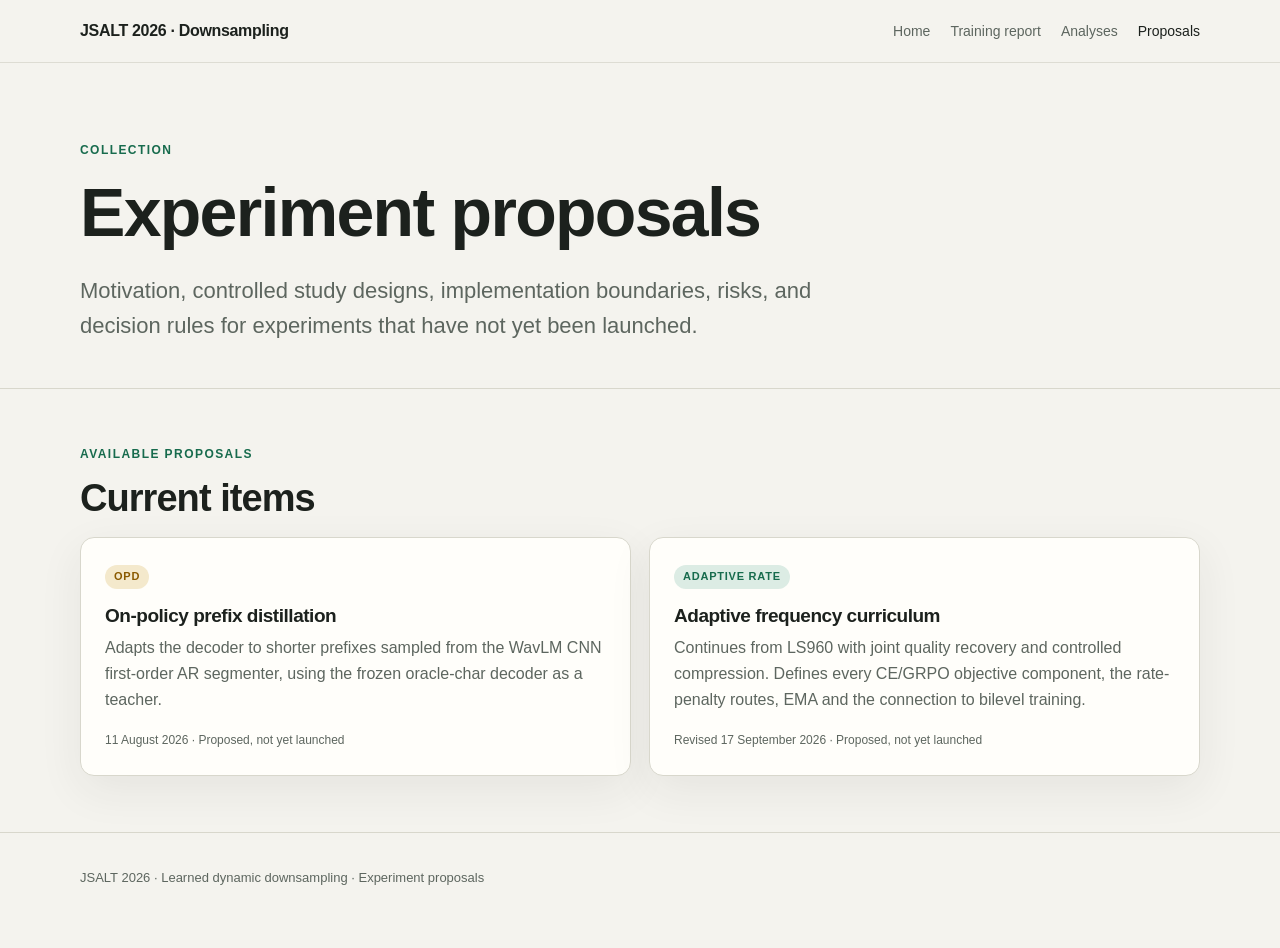
==== proposals/index.html @ bf5f576a "Clarify joint objective and keep segmenter trainable in recovery" ====
<!doctype html>
<html lang="en">
<head>
  <meta charset="utf-8">
  <meta name="viewport" content="width=device-width, initial-scale=1">
  <meta name="description" content="Experiment proposals for the JSALT 2026 learned speech downsampling project.">
  <title>Proposals · JSALT 2026</title>
  <link rel="stylesheet" href="../assets/site.css">
</head>
<body>
  <nav class="site-nav" aria-label="Primary navigation">
    <div class="nav-inner">
      <a class="brand" href="../index.html">JSALT 2026 · Downsampling</a>
      <div class="nav-links">
        <a href="../index.html">Home</a>
        <a href="../reports/segmenter-training.html">Training report</a>
        <a href="../research/">Analyses</a>
        <a href="./" aria-current="page">Proposals</a>
      </div>
    </div>
  </nav>

  <main>
    <header class="hero">
      <div class="container">
        <p class="eyebrow">Collection</p>
        <h1>Experiment proposals</h1>
        <p class="lede">Motivation, controlled study designs, implementation boundaries, risks, and decision rules for experiments that have not yet been launched.</p>
      </div>
    </header>

    <section class="section">
      <div class="container">
        <p class="eyebrow">Available proposals</p>
        <h2>Current items</h2>
        <div class="card-grid">
          <a class="card card-link" href="on-policy-prefix-distillation.html">
            <span class="tag amber">OPD</span>
            <h3>On-policy prefix distillation</h3>
            <p>Adapts the decoder to shorter prefixes sampled from the WavLM CNN first-order AR segmenter, using the frozen oracle-char decoder as a teacher.</p>
            <p class="item-meta">11 August 2026 · Proposed, not yet launched</p>
          </a>
          <a class="card card-link" href="adaptive-frequency-curriculum.html">
            <span class="tag green">Adaptive rate</span>
            <h3>Adaptive frequency curriculum</h3>
            <p>Continues from LS960 with joint quality recovery and controlled compression. Defines every CE/GRPO objective component, the rate-penalty routes, EMA and the connection to bilevel training.</p>
            <p class="item-meta">Revised 17 September 2026 · Proposed, not yet launched</p>
          </a>
        </div>
      </div>
    </section>
  </main>

  <footer class="site-footer">
    <div class="container">JSALT 2026 · Learned dynamic downsampling · Experiment proposals</div>
  </footer>
</body>
</html>
---- assets/site.css ----
:root {
  color-scheme: light;
  --bg: #f4f3ee;
  --surface: #fffefa;
  --surface-2: #ebe9df;
  --text: #1c211d;
  --muted: #5d665f;
  --border: #d8d7cc;
  --accent: #176b4d;
  --accent-soft: #dcece4;
  --blue: #245d91;
  --blue-soft: #dce9f5;
  --amber: #8a5a00;
  --amber-soft: #f4e9cc;
  --red: #934239;
  --red-soft: #f4dfdb;
  --shadow: 0 14px 45px rgba(42, 45, 39, 0.07);
}

@media (prefers-color-scheme: dark) {
  :root {
    color-scheme: dark;
    --bg: #121512;
    --surface: #191d1a;
    --surface-2: #242a25;
    --text: #edf1ed;
    --muted: #aab5ac;
    --border: #343c36;
    --accent: #6ac79e;
    --accent-soft: #183c2c;
    --blue: #81b8e8;
    --blue-soft: #1a3349;
    --amber: #edbd66;
    --amber-soft: #493817;
    --red: #e59489;
    --red-soft: #492824;
    --shadow: 0 14px 45px rgba(0, 0, 0, 0.2);
  }
}

* { box-sizing: border-box; }

html {
  scroll-behavior: smooth;
  scroll-padding-top: 84px;
}

body {
  margin: 0;
  background: var(--bg);
  color: var(--text);
  font: 16px/1.62 ui-sans-serif, -apple-system, BlinkMacSystemFont, "Segoe UI", sans-serif;
  -webkit-font-smoothing: antialiased;
}

a { color: var(--accent); }
a:hover { text-decoration-thickness: 2px; }

.site-nav {
  position: sticky;
  top: 0;
  z-index: 20;
  border-bottom: 1px solid color-mix(in srgb, var(--border) 80%, transparent);
  background: color-mix(in srgb, var(--bg) 88%, transparent);
  backdrop-filter: blur(14px);
}

.nav-inner {
  width: min(1120px, calc(100% - 40px));
  min-height: 62px;
  margin: auto;
  display: flex;
  align-items: center;
  gap: 24px;
}

.brand {
  margin-right: auto;
  color: var(--text);
  font-weight: 730;
  letter-spacing: -0.02em;
  text-decoration: none;
}

.nav-links { display: flex; gap: 20px; }
.nav-links a { color: var(--muted); font-size: 14px; text-decoration: none; }
.nav-links a:hover, .nav-links a[aria-current="page"] { color: var(--text); }

.container {
  width: min(1120px, calc(100% - 40px));
  margin: auto;
}

.hero {
  padding: 78px 0 44px;
  border-bottom: 1px solid var(--border);
}

.eyebrow {
  margin: 0 0 12px;
  color: var(--accent);
  font-size: 12px;
  font-weight: 760;
  letter-spacing: 0.12em;
  text-transform: uppercase;
}

h1, h2, h3 {
  line-height: 1.18;
  letter-spacing: -0.025em;
  text-wrap: balance;
}

h1 { max-width: 900px; margin: 0; font-size: clamp(36px, 6vw, 68px); }
h2 { margin: 0 0 16px; font-size: clamp(27px, 3vw, 38px); }
h3 { margin: 0 0 8px; font-size: 19px; }

.lede {
  max-width: 780px;
  margin: 20px 0 0;
  color: var(--muted);
  font-size: clamp(18px, 2vw, 22px);
}

.meta { margin-top: 22px; color: var(--muted); font-size: 13px; }

.button-row { display: flex; flex-wrap: wrap; gap: 10px; margin-top: 28px; }
.button {
  display: inline-flex;
  align-items: center;
  min-height: 42px;
  padding: 0 16px;
  border: 1px solid var(--border);
  border-radius: 9px;
  background: var(--surface);
  color: var(--text);
  font-size: 14px;
  font-weight: 680;
  text-decoration: none;
}
.button.primary { border-color: var(--accent); background: var(--accent); color: var(--bg); }

.section { padding: 56px 0; border-bottom: 1px solid var(--border); }
.section-intro { max-width: 760px; margin: -4px 0 24px; color: var(--muted); }

.card-grid { display: grid; grid-template-columns: repeat(2, 1fr); gap: 18px; }
.card-grid.three { grid-template-columns: repeat(3, 1fr); }
.card {
  min-width: 0;
  padding: 24px;
  border: 1px solid var(--border);
  border-radius: 14px;
  background: var(--surface);
  box-shadow: var(--shadow);
}
.card p { margin: 8px 0 0; color: var(--muted); }
.card .tag { margin-bottom: 16px; }
.card .item-meta { margin-top: 18px; font-size: 12px; }
.card-link { display: block; color: inherit; text-decoration: none; }
.card-link:hover { border-color: var(--accent); transform: translateY(-1px); }

.tag {
  display: inline-flex;
  padding: 3px 9px;
  border-radius: 999px;
  background: var(--surface-2);
  color: var(--muted);
  font-size: 11px;
  font-weight: 760;
  letter-spacing: 0.07em;
  text-transform: uppercase;
}
.tag.green { background: var(--accent-soft); color: var(--accent); }
.tag.blue { background: var(--blue-soft); color: var(--blue); }
.tag.amber { background: var(--amber-soft); color: var(--amber); }

.stat-grid { display: grid; grid-template-columns: repeat(4, 1fr); gap: 12px; }
.stat {
  padding: 19px;
  border: 1px solid var(--border);
  border-radius: 12px;
  background: var(--surface);
}
.stat strong { display: block; font-size: 25px; font-variant-numeric: tabular-nums; }
.stat span { display: block; margin-top: 4px; color: var(--muted); font-size: 13px; }

.callout {
  margin: 22px 0;
  padding: 18px 20px;
  border-left: 4px solid var(--accent);
  border-radius: 0 10px 10px 0;
  background: var(--accent-soft);
}
.callout.amber { border-color: var(--amber); background: var(--amber-soft); }
.callout.red { border-color: var(--red); background: var(--red-soft); }
.callout p { margin: 5px 0 0; }

.prose { max-width: 820px; }
.prose p { margin: 0 0 18px; }
.prose li + li { margin-top: 8px; }

.split { display: grid; grid-template-columns: 220px minmax(0, 820px); gap: 42px; align-items: start; }
.toc { position: sticky; top: 88px; padding: 16px; border-left: 2px solid var(--border); }
.toc strong { display: block; margin-bottom: 9px; font-size: 12px; letter-spacing: .08em; text-transform: uppercase; }
.toc a { display: block; padding: 4px 0; color: var(--muted); font-size: 13px; text-decoration: none; }
.toc a:hover { color: var(--text); }

.table-wrap { overflow-x: auto; margin: 22px 0; border: 1px solid var(--border); border-radius: 12px; }
table { width: 100%; border-collapse: collapse; background: var(--surface); font-size: 14px; }
caption { padding: 11px 14px; color: var(--muted); font-size: 13px; text-align: left; caption-side: bottom; }
th, td { padding: 12px 14px; border-bottom: 1px solid var(--border); text-align: left; vertical-align: top; }
tr:last-child td { border-bottom: 0; }
th { color: var(--muted); font-size: 11px; letter-spacing: .07em; text-transform: uppercase; }

.analysis-figure { margin: 28px 0; }
.analysis-figure img {
  display: block;
  width: 100%;
  height: auto;
  border: 1px solid var(--border);
  border-radius: 12px;
  background: white;
}
.analysis-figure figcaption { margin-top: 10px; color: var(--muted); font-size: 13px; }

.steps { list-style: none; margin: 24px 0; padding: 0; counter-reset: step; }
.steps li { position: relative; margin: 0 0 14px; padding: 18px 20px 18px 64px; border: 1px solid var(--border); border-radius: 12px; background: var(--surface); }
.steps li::before {
  counter-increment: step;
  content: counter(step);
  position: absolute;
  top: 17px;
  left: 18px;
  width: 28px;
  height: 28px;
  display: grid;
  place-items: center;
  border-radius: 50%;
  background: var(--accent-soft);
  color: var(--accent);
  font-weight: 800;
}
.steps strong { display: block; margin-bottom: 4px; }
.steps p { margin: 0; color: var(--muted); }

code, .math {
  font-family: ui-monospace, "SFMono-Regular", Consolas, monospace;
  font-size: .92em;
}
.equation { overflow-x: auto; margin: 14px 0; padding: 14px 16px; border-radius: 9px; background: var(--surface-2); }
.equation mjx-container[display="true"] { margin: 0 !important; }
mjx-container { max-width: 100%; }

details { margin: 16px 0; padding: 16px 18px; border: 1px solid var(--border); border-radius: 10px; background: var(--surface); }
summary { cursor: pointer; font-weight: 720; }

.references { padding-left: 20px; font-size: 14px; }
.references li + li { margin-top: 8px; }

.site-footer { padding: 34px 0 60px; color: var(--muted); font-size: 13px; }

.report-shell { height: 100vh; display: flex; flex-direction: column; overflow: hidden; }
.report-bar {
  flex: 0 0 auto;
  min-height: 52px;
  padding: 8px 18px;
  display: flex;
  align-items: center;
  gap: 16px;
  border-bottom: 1px solid var(--border);
  background: var(--bg);
  overflow-x: auto;
}
.report-bar strong { margin-right: auto; font-size: 14px; }
.report-bar a { color: var(--muted); font-size: 13px; text-decoration: none; }
.report-bar a:hover, .report-bar a[aria-current="page"] { color: var(--text); }
.report-bar strong, .report-bar a { flex: 0 0 auto; white-space: nowrap; }
.sub-tabs {
  flex: 0 0 auto;
  display: flex;
  gap: 6px;
  padding: 7px 18px;
  overflow-x: auto;
  background: var(--surface);
  border-bottom: 1px solid var(--border);
}
.sub-tabs a {
  flex: 0 0 auto;
  white-space: nowrap;
  padding: 5px 11px;
  border-radius: 7px;
  color: var(--muted);
  font-size: 13px;
  text-decoration: none;
}
.sub-tabs a:hover, .sub-tabs a[aria-current="page"] {
  background: var(--accent-soft);
  color: var(--accent);
  font-weight: 650;
}
.report-frame { width: 100%; height: 100%; border: 0; background: var(--surface); }

@media (max-width: 850px) {
  .card-grid.three, .stat-grid { grid-template-columns: repeat(2, 1fr); }
  .split { grid-template-columns: 1fr; }
  .toc { position: static; display: none; }
}

@media (max-width: 620px) {
  .nav-inner, .container { width: min(100% - 28px, 1120px); }
  .nav-links a:not([aria-current="page"]) { display: none; }
  .hero { padding-top: 48px; }
  .card-grid, .card-grid.three, .stat-grid { grid-template-columns: 1fr; }
  .card { padding: 20px; }
  .report-bar span { display: none; }
  .sub-tabs { gap: 3px; padding: 6px 12px; }
  .sub-tabs a { padding: 4px 8px; font-size: 12px; }
}

@media print {
  .site-nav, .toc, .button-row { display: none; }
  body { background: white; color: black; }
  .container { width: 100%; }
  .hero { padding-top: 0; }
  .card, .stat, details { box-shadow: none; break-inside: avoid; }
}
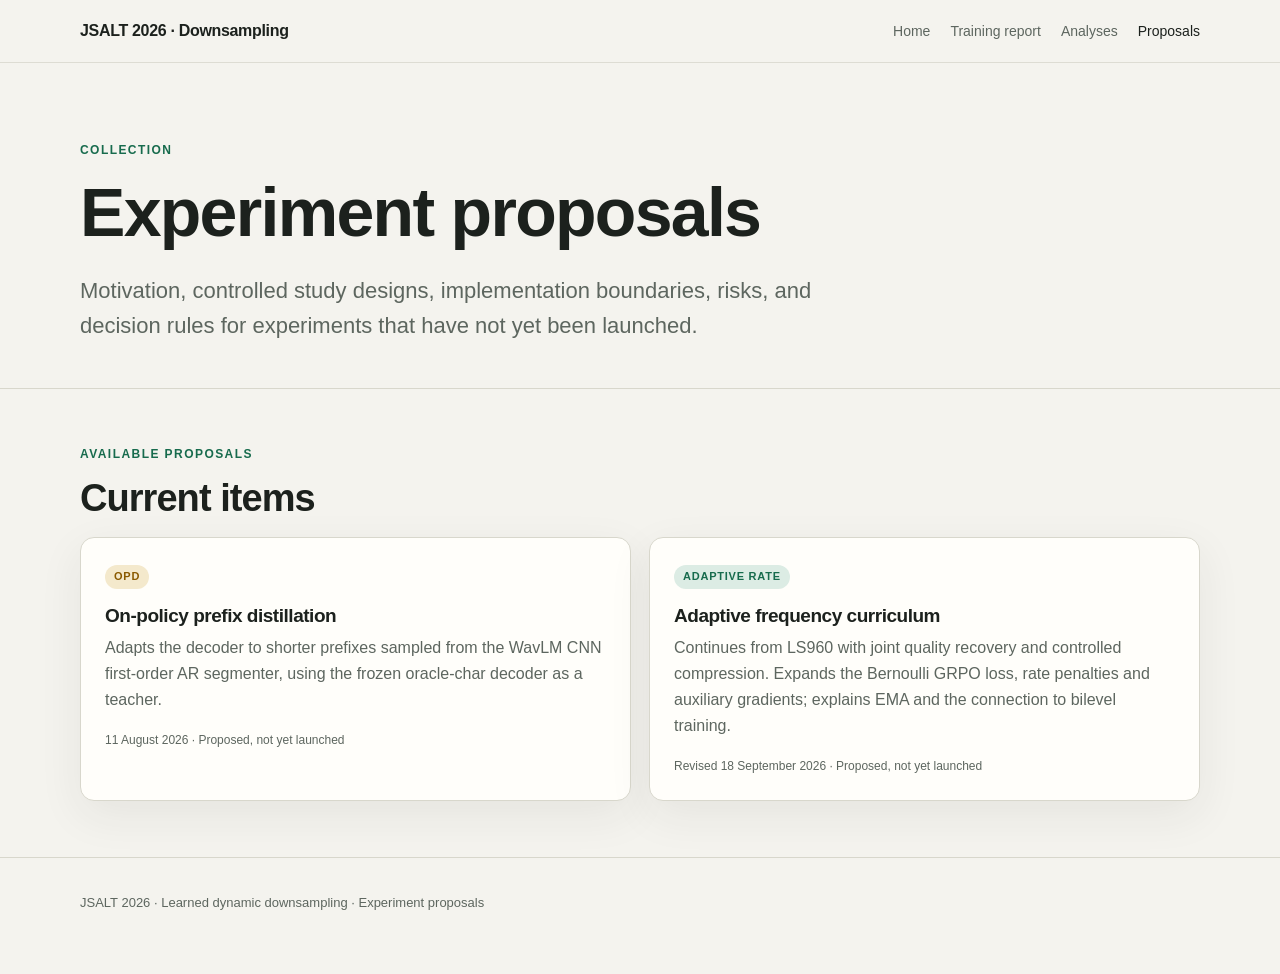
==== commit 803240b5: "Publish explicit GRPO and auxiliary rate loss derivations" ====
--- a/proposals/index.html
+++ b/proposals/index.html
@@ -43,8 +43,8 @@
           <a class="card card-link" href="adaptive-frequency-curriculum.html">
             <span class="tag green">Adaptive rate</span>
             <h3>Adaptive frequency curriculum</h3>
-            <p>Continues from LS960 with joint quality recovery and controlled compression. Defines every CE/GRPO objective component, the rate-penalty routes, EMA and the connection to bilevel training.</p>
-            <p class="item-meta">Revised 17 September 2026 · Proposed, not yet launched</p>
+            <p>Continues from LS960 with joint quality recovery and controlled compression. Expands the Bernoulli GRPO loss, rate penalties and auxiliary gradients; explains EMA and the connection to bilevel training.</p>
+            <p class="item-meta">Revised 18 September 2026 · Proposed, not yet launched</p>
           </a>
         </div>
       </div>
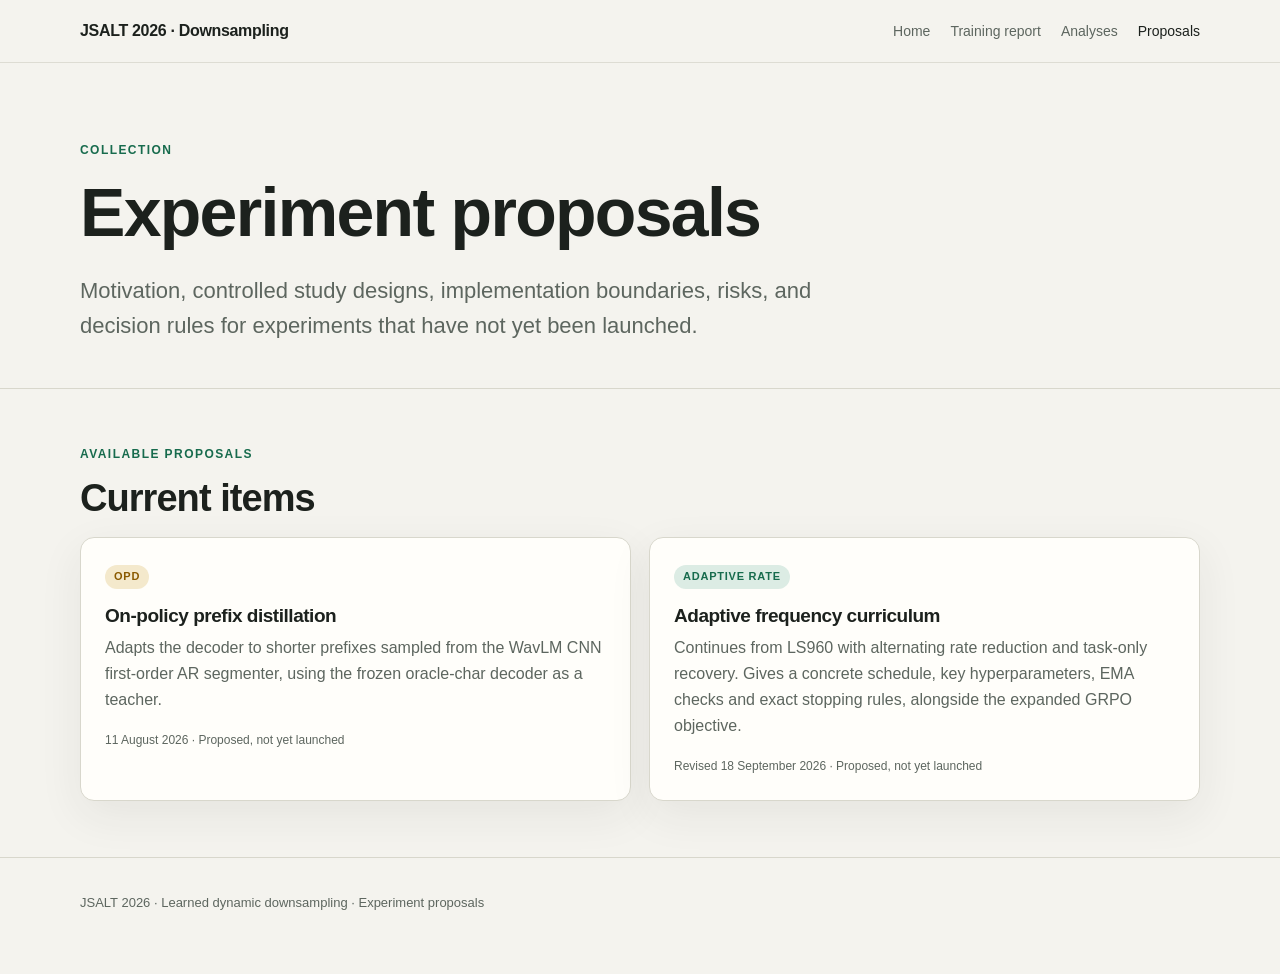
==== commit 6cc99991: "Publish concrete adaptive training schedule and stop behavior" ====
--- a/proposals/index.html
+++ b/proposals/index.html
@@ -43,7 +43,7 @@
           <a class="card card-link" href="adaptive-frequency-curriculum.html">
             <span class="tag green">Adaptive rate</span>
             <h3>Adaptive frequency curriculum</h3>
-            <p>Continues from LS960 with joint quality recovery and controlled compression. Expands the Bernoulli GRPO loss, rate penalties and auxiliary gradients; explains EMA and the connection to bilevel training.</p>
+            <p>Continues from LS960 with alternating rate reduction and task-only recovery. Gives a concrete schedule, key hyperparameters, EMA checks and exact stopping rules, alongside the expanded GRPO objective.</p>
             <p class="item-meta">Revised 18 September 2026 · Proposed, not yet launched</p>
           </a>
         </div>
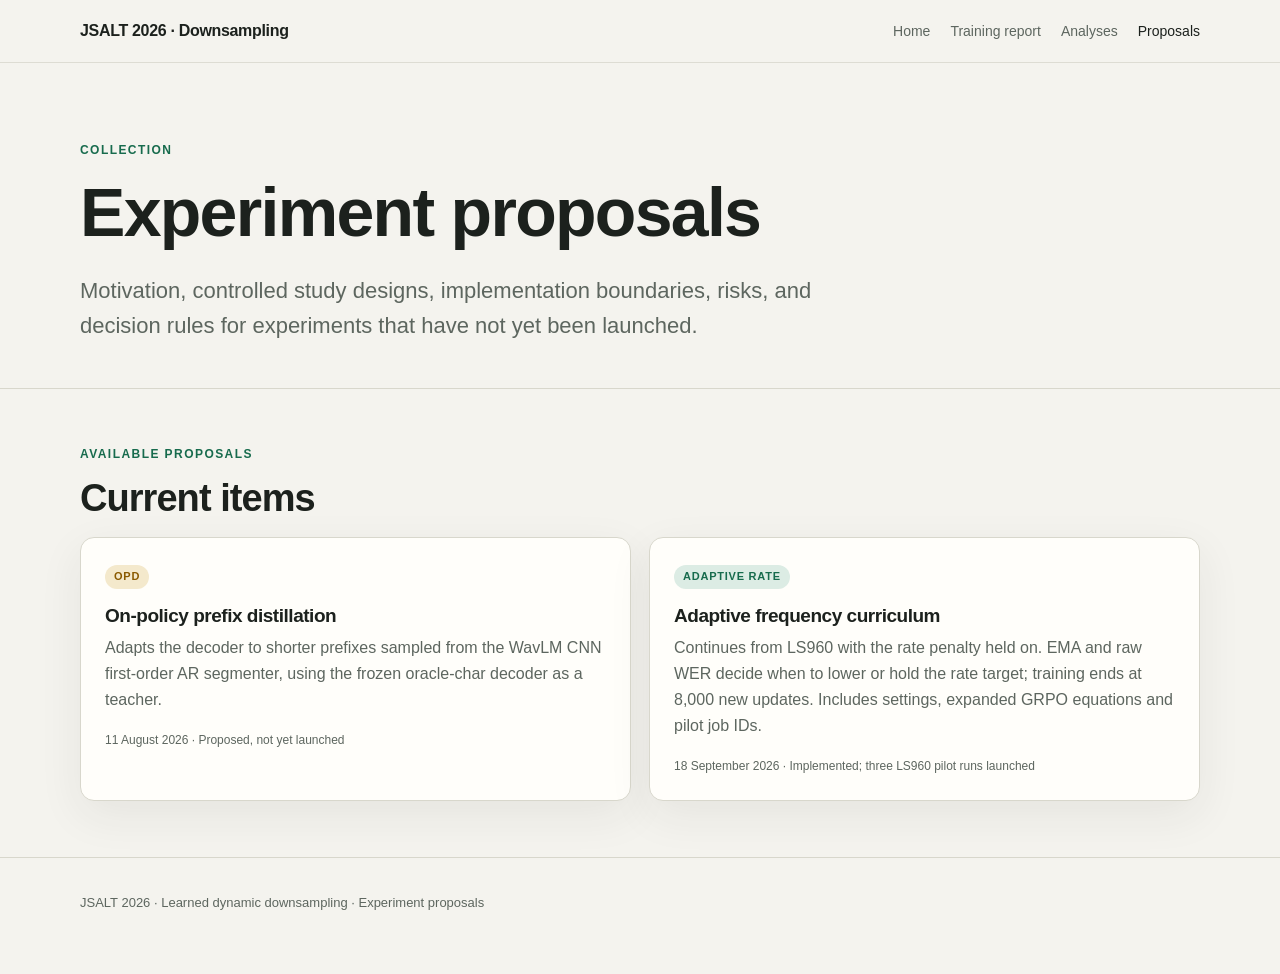
==== commit f71c89ca: "Publish held-rate LS960 curriculum and pilot launch record" ====
--- a/proposals/index.html
+++ b/proposals/index.html
@@ -43,8 +43,8 @@
           <a class="card card-link" href="adaptive-frequency-curriculum.html">
             <span class="tag green">Adaptive rate</span>
             <h3>Adaptive frequency curriculum</h3>
-            <p>Continues from LS960 with alternating rate reduction and task-only recovery. Gives a concrete schedule, key hyperparameters, EMA checks and exact stopping rules, alongside the expanded GRPO objective.</p>
-            <p class="item-meta">Revised 18 September 2026 · Proposed, not yet launched</p>
+            <p>Continues from LS960 with the rate penalty held on. EMA and raw WER decide when to lower or hold the rate target; training ends at 8,000 new updates. Includes settings, expanded GRPO equations and pilot job IDs.</p>
+            <p class="item-meta">18 September 2026 · Implemented; three LS960 pilot runs launched</p>
           </a>
         </div>
       </div>
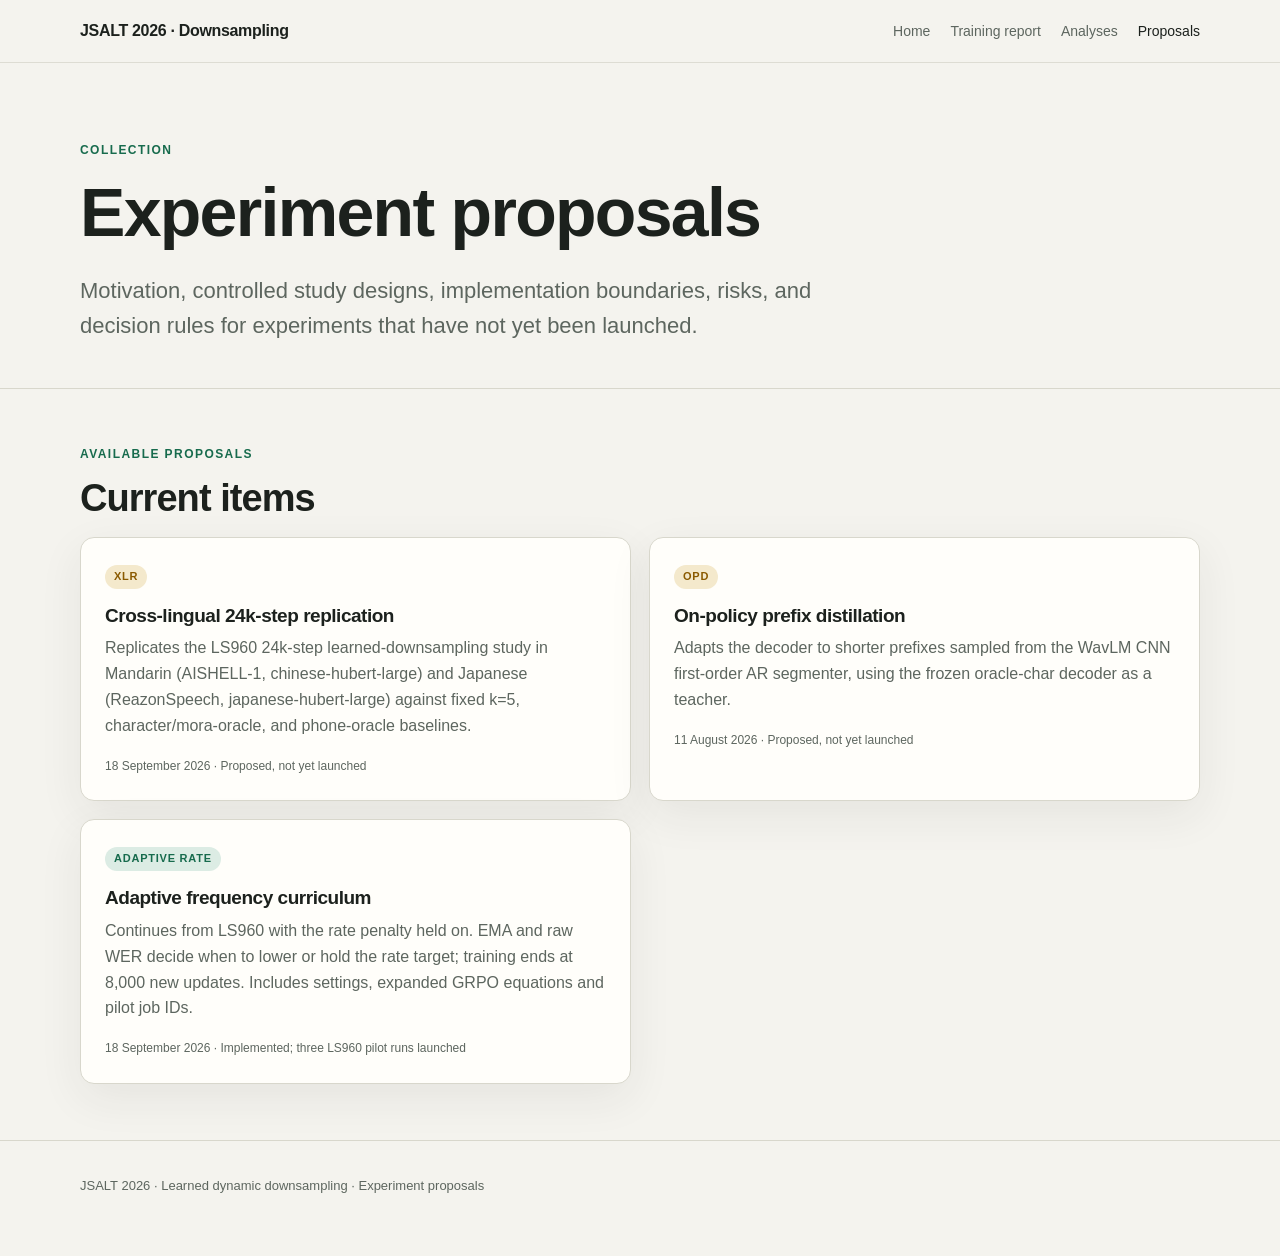
==== commit c4073f17: "publish cross-lingual 24k replication proposal Co-Authored-By: Claude Fable 5 <noreply@anthropic.com" ====
--- a/proposals/index.html
+++ b/proposals/index.html
@@ -34,6 +34,12 @@
         <p class="eyebrow">Available proposals</p>
         <h2>Current items</h2>
         <div class="card-grid">
+          <a class="card card-link" href="xlingual-24k-replication.html">
+            <span class="tag amber">XLR</span>
+            <h3>Cross-lingual 24k-step replication</h3>
+            <p>Replicates the LS960 24k-step learned-downsampling study in Mandarin (AISHELL-1, chinese-hubert-large) and Japanese (ReazonSpeech, japanese-hubert-large) against fixed k=5, character/mora-oracle, and phone-oracle baselines.</p>
+            <p class="item-meta">18 September 2026 · Proposed, not yet launched</p>
+          </a>
           <a class="card card-link" href="on-policy-prefix-distillation.html">
             <span class="tag amber">OPD</span>
             <h3>On-policy prefix distillation</h3>
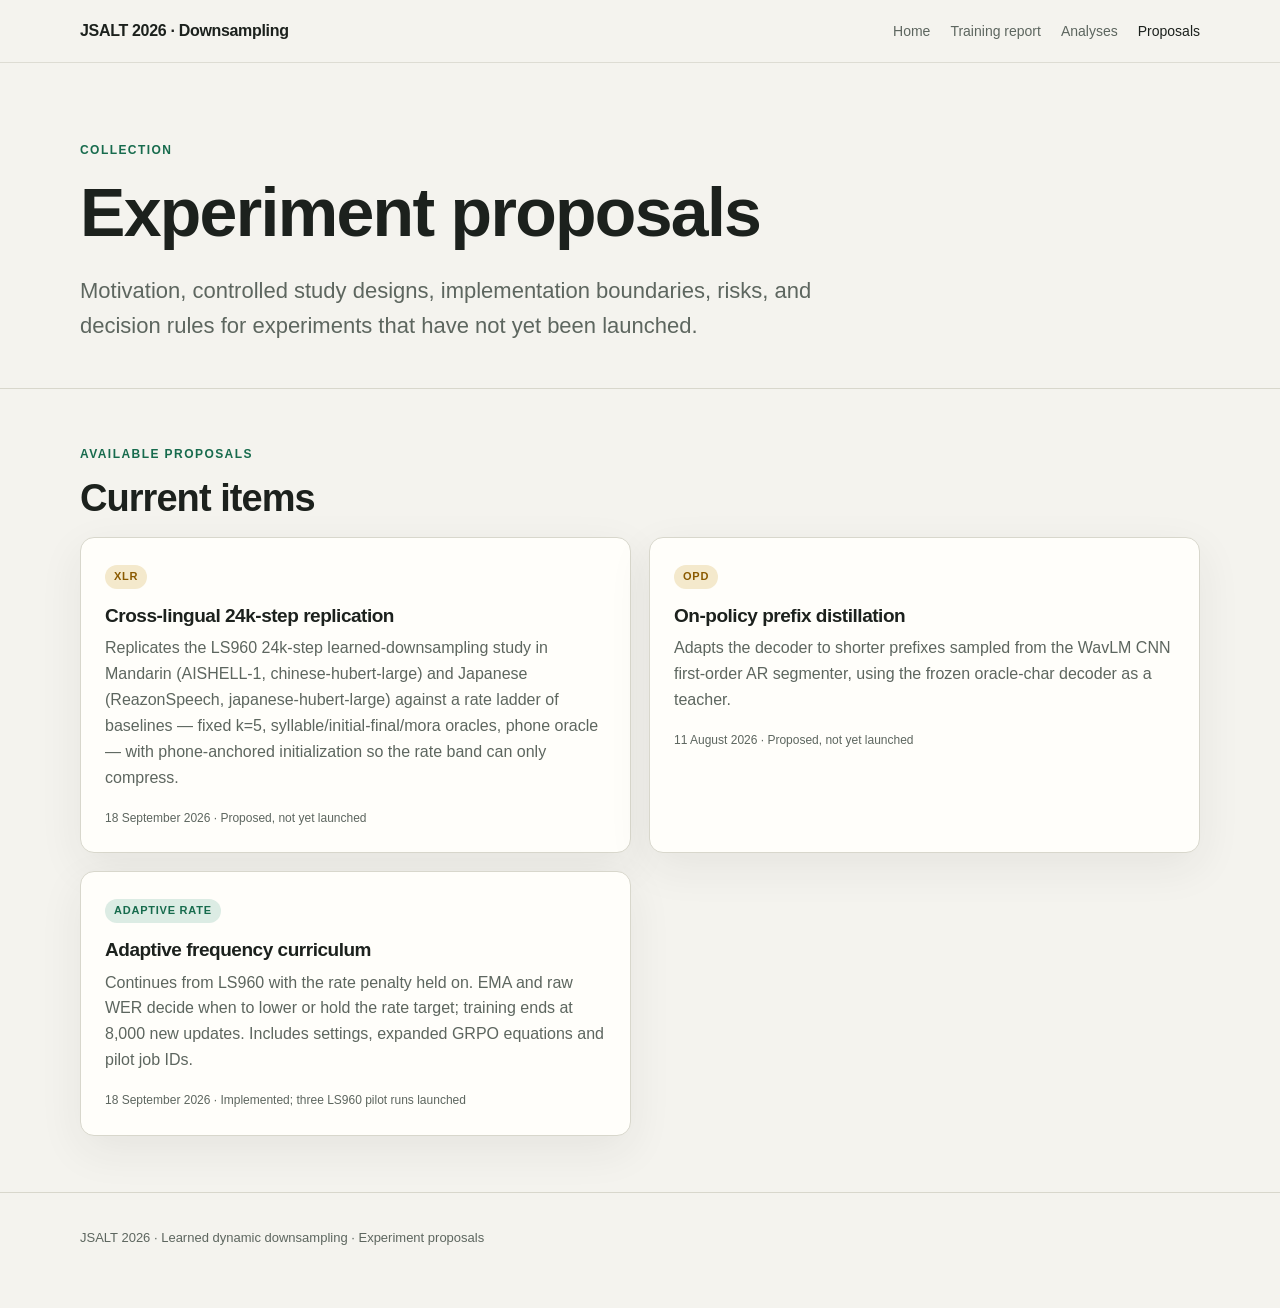
==== commit 08efd1d0: "revise cross-lingual proposal: phone-anchored init, rate ladder, Hz alongside rho Co-Authored-By: Cl" ====
--- a/proposals/index.html
+++ b/proposals/index.html
@@ -37,7 +37,7 @@
           <a class="card card-link" href="xlingual-24k-replication.html">
             <span class="tag amber">XLR</span>
             <h3>Cross-lingual 24k-step replication</h3>
-            <p>Replicates the LS960 24k-step learned-downsampling study in Mandarin (AISHELL-1, chinese-hubert-large) and Japanese (ReazonSpeech, japanese-hubert-large) against fixed k=5, character/mora-oracle, and phone-oracle baselines.</p>
+            <p>Replicates the LS960 24k-step learned-downsampling study in Mandarin (AISHELL-1, chinese-hubert-large) and Japanese (ReazonSpeech, japanese-hubert-large) against a rate ladder of baselines — fixed k=5, syllable/initial-final/mora oracles, phone oracle — with phone-anchored initialization so the rate band can only compress.</p>
             <p class="item-meta">18 September 2026 · Proposed, not yet launched</p>
           </a>
           <a class="card card-link" href="on-policy-prefix-distillation.html">
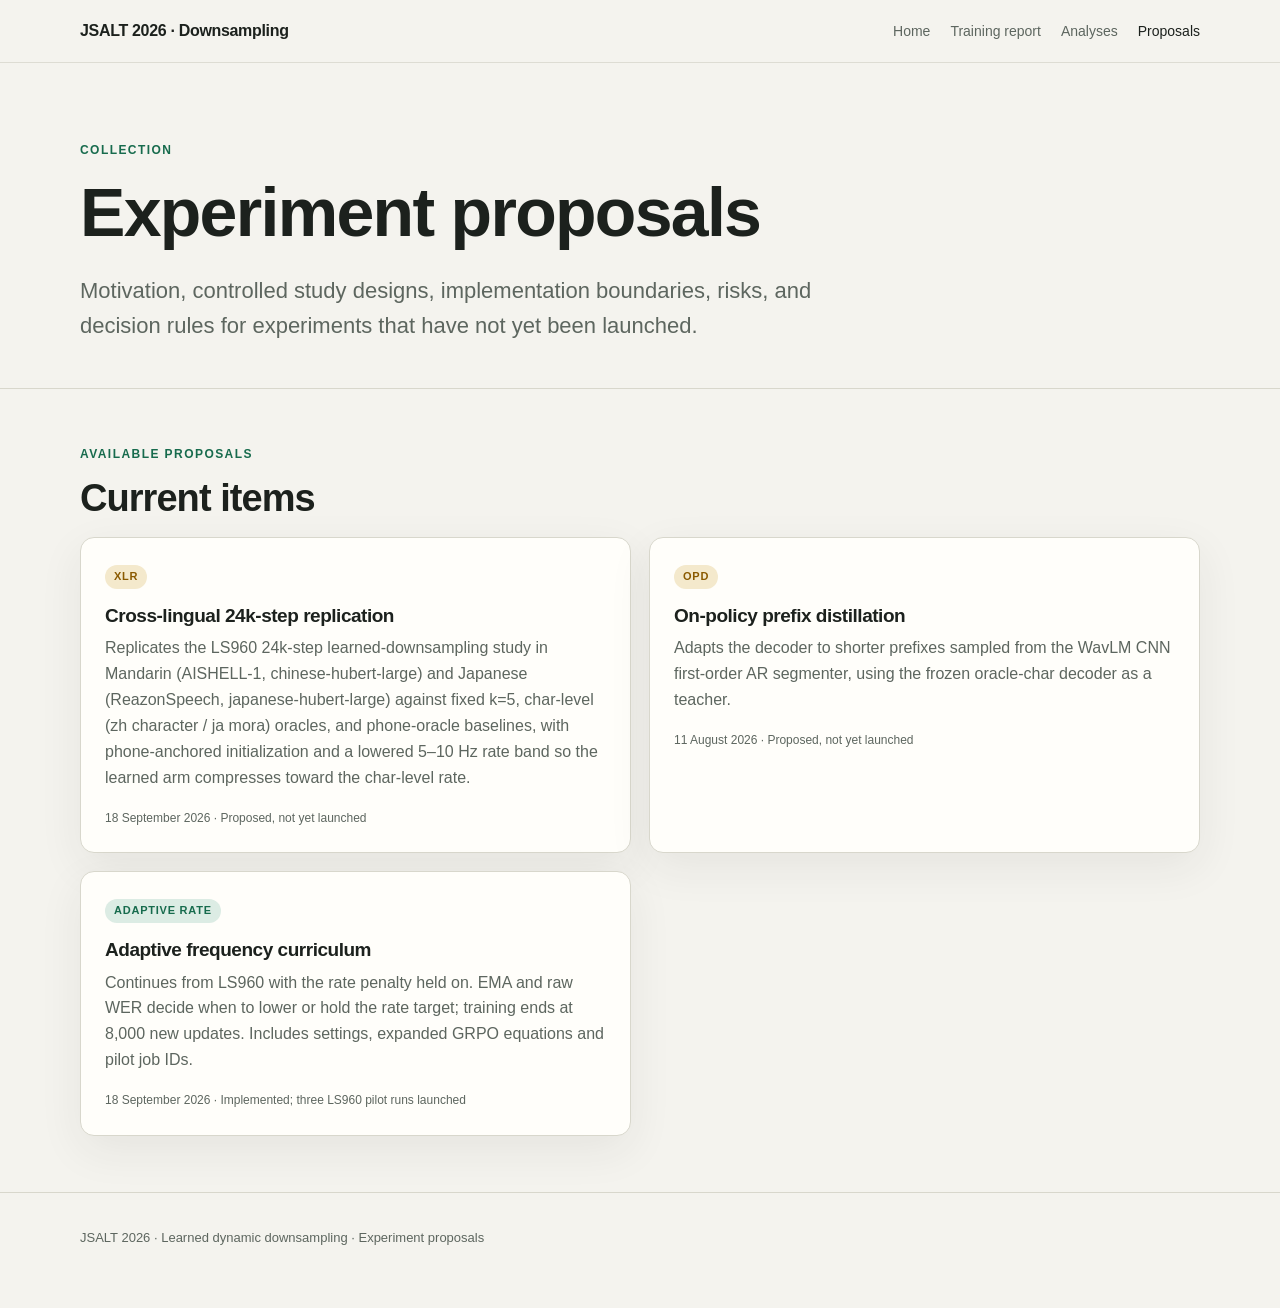
==== commit 99e5529e: "revise xlingual proposal: minimal arms, 5-10 Hz band, launch status Co-Authored-By: Claude Fable 5 <" ====
--- a/proposals/index.html
+++ b/proposals/index.html
@@ -37,7 +37,7 @@
           <a class="card card-link" href="xlingual-24k-replication.html">
             <span class="tag amber">XLR</span>
             <h3>Cross-lingual 24k-step replication</h3>
-            <p>Replicates the LS960 24k-step learned-downsampling study in Mandarin (AISHELL-1, chinese-hubert-large) and Japanese (ReazonSpeech, japanese-hubert-large) against a rate ladder of baselines — fixed k=5, syllable/initial-final/mora oracles, phone oracle — with phone-anchored initialization so the rate band can only compress.</p>
+            <p>Replicates the LS960 24k-step learned-downsampling study in Mandarin (AISHELL-1, chinese-hubert-large) and Japanese (ReazonSpeech, japanese-hubert-large) against fixed k=5, char-level (zh character / ja mora) oracles, and phone-oracle baselines, with phone-anchored initialization and a lowered 5–10 Hz rate band so the learned arm compresses toward the char-level rate.</p>
             <p class="item-meta">18 September 2026 · Proposed, not yet launched</p>
           </a>
           <a class="card card-link" href="on-policy-prefix-distillation.html">
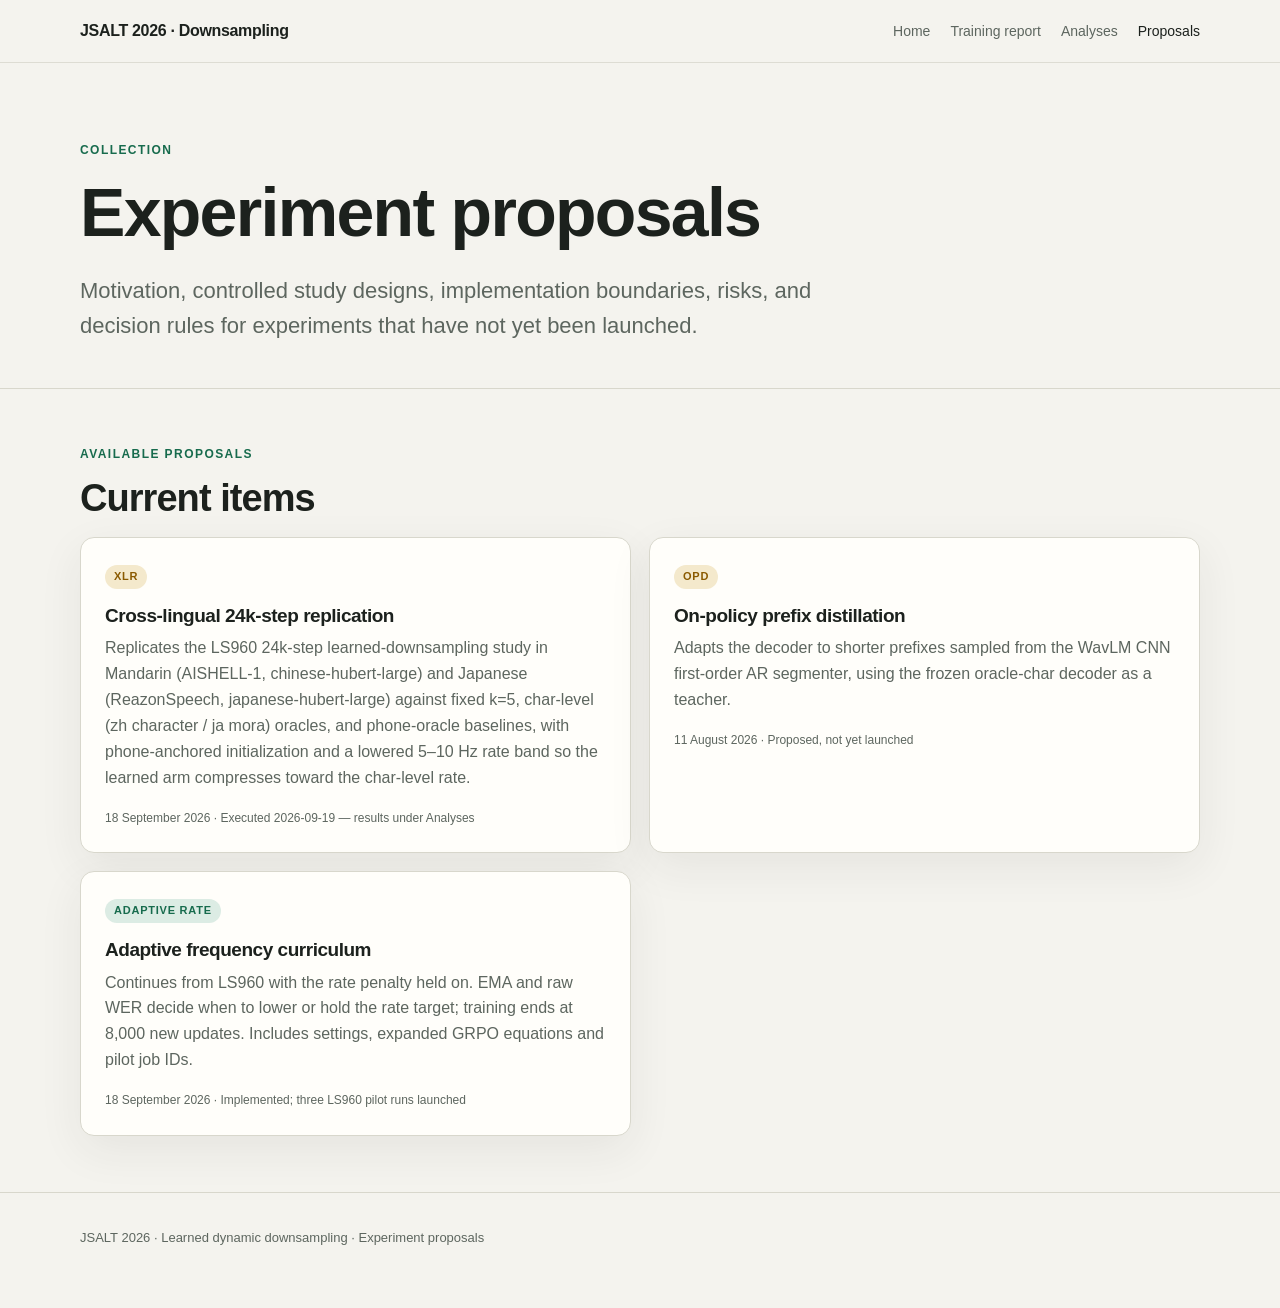
==== commit af367e0f: "publish cross-lingual 24k replication results Co-Authored-By: Claude Fable 5 <noreply@anthropic.com>" ====
--- a/proposals/index.html
+++ b/proposals/index.html
@@ -38,7 +38,7 @@
             <span class="tag amber">XLR</span>
             <h3>Cross-lingual 24k-step replication</h3>
             <p>Replicates the LS960 24k-step learned-downsampling study in Mandarin (AISHELL-1, chinese-hubert-large) and Japanese (ReazonSpeech, japanese-hubert-large) against fixed k=5, char-level (zh character / ja mora) oracles, and phone-oracle baselines, with phone-anchored initialization and a lowered 5–10 Hz rate band so the learned arm compresses toward the char-level rate.</p>
-            <p class="item-meta">18 September 2026 · Proposed, not yet launched</p>
+            <p class="item-meta">18 September 2026 · Executed 2026-09-19 — results under Analyses</p>
           </a>
           <a class="card card-link" href="on-policy-prefix-distillation.html">
             <span class="tag amber">OPD</span>
